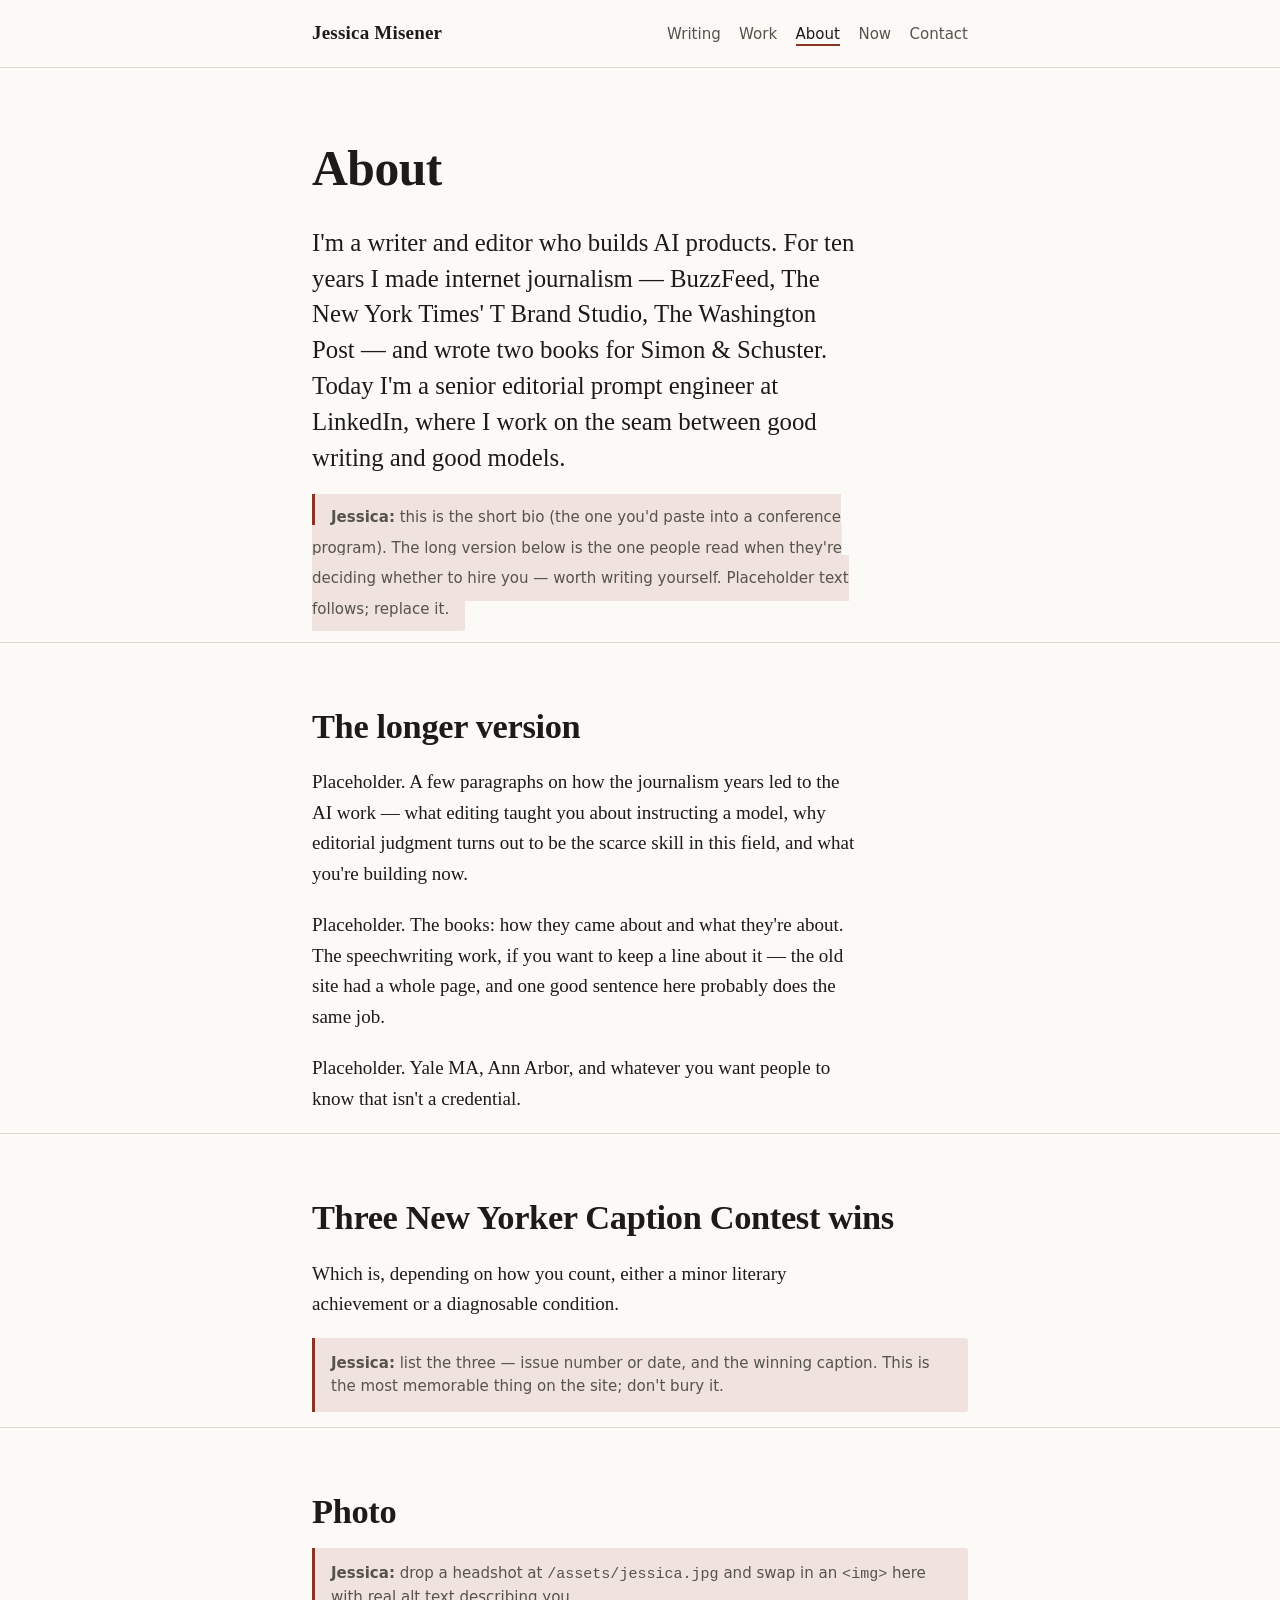
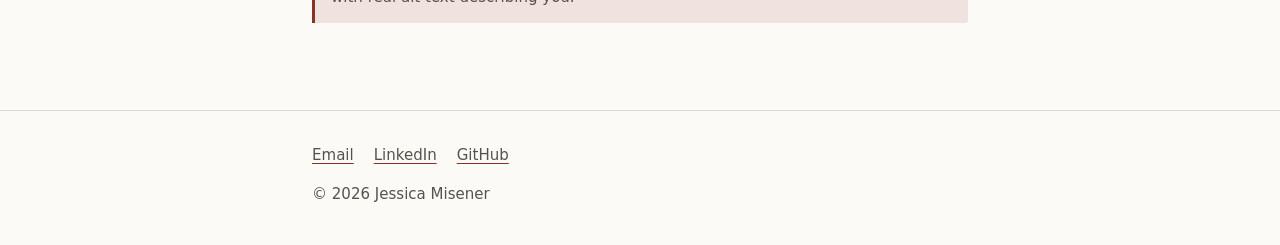
==== about/index.html @ fae8f358 "Rebuild jessicamisener.com as a static HTML/CSS site Replaces the Squarespace site with plain HTML a" ====
<!doctype html>
<html lang="en">
  <head>
    <meta charset="utf-8" />
    <meta name="viewport" content="width=device-width, initial-scale=1" />
    <title>About — Jessica Misener</title>
    <meta
      name="description"
      content="Jessica Misener is a writer, editor, and senior editorial prompt engineer at LinkedIn, based in Ann Arbor, Michigan. Two books, a decade in journalism, and three New Yorker Caption Contest wins."
    />
    <link rel="canonical" href="https://jessicamisener.com/about/" />
    <link rel="stylesheet" href="/assets/styles.css" />
    <link rel="icon" href="/assets/favicon.svg" type="image/svg+xml" />

    <meta property="og:type" content="profile" />
    <meta property="og:site_name" content="Jessica Misener" />
    <meta property="og:title" content="About — Jessica Misener" />
    <meta
      property="og:description"
      content="Writer, editor, and senior editorial prompt engineer at LinkedIn. Two books, a decade in journalism, three New Yorker Caption Contest wins."
    />
    <meta property="og:url" content="https://jessicamisener.com/about/" />
    <meta name="twitter:card" content="summary" />
  </head>
  <body>
    <a class="skip-link" href="#main">Skip to content</a>

    <header class="site-header">
      <div class="wrap">
        <a class="site-name" href="/">Jessica Misener</a>
        <nav class="site-nav" aria-label="Primary">
          <ul>
            <li><a href="/writing/">Writing</a></li>
            <li><a href="/work/">Work</a></li>
            <li><a href="/about/" aria-current="page">About</a></li>
            <li><a href="/now/">Now</a></li>
            <li><a href="/contact/">Contact</a></li>
          </ul>
        </nav>
      </div>
    </header>

    <main id="main">
      <section class="wrap flow">
        <h1>About</h1>
        <p class="lede">
          I'm a writer and editor who builds AI products. For ten years I made
          internet journalism — BuzzFeed, The New York Times' T Brand Studio,
          The Washington Post — and wrote two books for Simon &amp; Schuster.
          Today I'm a senior editorial prompt engineer at LinkedIn, where I work
          on the seam between good writing and good models.
        </p>
        <p>
          <span class="todo"
            ><strong>Jessica:</strong> this is the short bio (the one you'd
            paste into a conference program). The long version below is the one
            people read when they're deciding whether to hire you — worth
            writing yourself. Placeholder text follows; replace it.</span
          >
        </p>
      </section>

      <hr class="section-rule" />

      <section class="wrap flow">
        <h2>The longer version</h2>
        <p>
          Placeholder. A few paragraphs on how the journalism years led to the
          AI work — what editing taught you about instructing a model, why
          editorial judgment turns out to be the scarce skill in this field, and
          what you're building now.
        </p>
        <p>
          Placeholder. The books: how they came about and what they're about.
          The speechwriting work, if you want to keep a line about it — the old
          site had a whole page, and one good sentence here probably does the
          same job.
        </p>
        <p>
          Placeholder. Yale MA, Ann Arbor, and whatever you want people to know
          that isn't a credential.
        </p>
      </section>

      <hr class="section-rule" />

      <section class="wrap flow">
        <h2>Three New Yorker Caption Contest wins</h2>
        <p>
          Which is, depending on how you count, either a minor literary
          achievement or a diagnosable condition.
        </p>
        <p class="todo">
          <strong>Jessica:</strong> list the three — issue number or date, and
          the winning caption. This is the most memorable thing on the site;
          don't bury it.
        </p>
      </section>

      <hr class="section-rule" />

      <section class="wrap flow">
        <h2>Photo</h2>
        <p class="todo">
          <strong>Jessica:</strong> drop a headshot at
          <code>/assets/jessica.jpg</code> and swap in an
          <code>&lt;img&gt;</code> here with real alt text describing you.
        </p>
      </section>
    </main>

    <footer class="site-footer">
      <div class="wrap">
        <ul>
          <li><a href="mailto:hello@jessicamisener.com">Email</a></li>
          <li>
            <a
              href="https://www.linkedin.com/in/jessicamisener/"
              rel="me noopener"
              >LinkedIn</a
            >
          </li>
          <li>
            <a href="https://github.com/jmisener123" rel="me noopener">GitHub</a>
          </li>
        </ul>
        <p>&copy; 2026 Jessica Misener</p>
      </div>
    </footer>
  </body>
</html>
---- assets/styles.css ----
/* ---------------------------------------------------------------
   jessicamisener.com
   Design tokens. Change colors/type here, not in the pages.
   --------------------------------------------------------------- */

:root {
  /* Type. System fonts only — nothing to download, nothing to break.
     To self-host a display face later, drop the files in /assets/fonts/,
     add an @font-face block below, and change --font-display. */
  --font-display: "Iowan Old Style", "Palatino Linotype", Palatino, Georgia,
    "Times New Roman", serif;
  --font-body: "Iowan Old Style", "Palatino Linotype", Palatino, Georgia,
    "Times New Roman", serif;
  --font-ui: ui-sans-serif, system-ui, -apple-system, "Segoe UI", Roboto,
    "Helvetica Neue", Arial, sans-serif;

  --step--1: clamp(0.86rem, 0.83rem + 0.15vw, 0.94rem);
  --step-0: clamp(1.05rem, 1rem + 0.25vw, 1.19rem);
  --step-1: clamp(1.28rem, 1.18rem + 0.5vw, 1.55rem);
  --step-2: clamp(1.6rem, 1.4rem + 1vw, 2.15rem);
  --step-3: clamp(2rem, 1.6rem + 2vw, 3.1rem);

  /* Color */
  --bg: #fbfaf7;
  --surface: #f3f1ea;
  --text: #1c1b19;
  --text-soft: #56534d;
  --rule: #ddd9cd;
  --accent: #8a3324; /* burnt sienna */
  --accent-soft: #f0e2de;

  /* Space */
  --measure: 34rem;
  --page-max: 46rem;
  --gutter: clamp(1.25rem, 5vw, 2.5rem);
  --flow: 1.1em;
}

@media (prefers-color-scheme: dark) {
  :root {
    --bg: #161513;
    --surface: #201f1c;
    --text: #ece9e2;
    --text-soft: #a8a49b;
    --rule: #35332e;
    --accent: #e8917c;
    --accent-soft: #2e2320;
  }
}

/* ---------------------------------------------------------------
   Reset-ish
   --------------------------------------------------------------- */

*,
*::before,
*::after {
  box-sizing: border-box;
}

html {
  -webkit-text-size-adjust: 100%;
}

body {
  margin: 0;
  background: var(--bg);
  color: var(--text);
  font-family: var(--font-body);
  font-size: var(--step-0);
  line-height: 1.6;
  text-rendering: optimizeLegibility;
  -webkit-font-smoothing: antialiased;
}

img {
  max-width: 100%;
  height: auto;
  display: block;
}

/* Vertical rhythm: space between siblings, no orphan margins. */
.flow > * + * {
  margin-top: var(--flow);
}

/* ---------------------------------------------------------------
   Links & focus
   --------------------------------------------------------------- */

a {
  color: inherit;
  text-decoration-color: var(--accent);
  text-underline-offset: 0.18em;
  text-decoration-thickness: 0.06em;
  transition: color 0.12s ease, background-color 0.12s ease;
}

a:hover {
  color: var(--accent);
}

:focus-visible {
  outline: 2px solid var(--accent);
  outline-offset: 3px;
  border-radius: 2px;
}

.skip-link {
  position: absolute;
  left: -9999px;
  top: 0;
  background: var(--accent);
  color: #fff;
  padding: 0.6rem 1rem;
  font-family: var(--font-ui);
  font-size: var(--step--1);
  z-index: 10;
}

.skip-link:focus {
  left: 0;
  color: #fff;
}

/* ---------------------------------------------------------------
   Layout
   --------------------------------------------------------------- */

.wrap {
  width: 100%;
  max-width: var(--page-max);
  margin-inline: auto;
  padding-inline: var(--gutter);
}

main {
  padding-block: clamp(2.5rem, 7vw, 4.5rem);
}

main > * + * {
  margin-top: clamp(2.5rem, 6vw, 4rem);
}

/* ---------------------------------------------------------------
   Header / nav
   --------------------------------------------------------------- */

.site-header {
  border-bottom: 1px solid var(--rule);
  padding-block: 1.15rem;
}

.site-header .wrap {
  display: flex;
  flex-wrap: wrap;
  align-items: baseline;
  justify-content: space-between;
  gap: 0.4rem 1.5rem;
}

.site-name {
  font-family: var(--font-display);
  font-size: var(--step-0);
  font-weight: 600;
  letter-spacing: 0.01em;
  text-decoration: none;
}

.site-nav ul {
  display: flex;
  flex-wrap: wrap;
  gap: 0.35rem 1.15rem;
  margin: 0;
  padding: 0;
  list-style: none;
  font-family: var(--font-ui);
  font-size: var(--step--1);
}

.site-nav a {
  text-decoration: none;
  color: var(--text-soft);
  padding-block: 0.15rem;
}

.site-nav a:hover {
  color: var(--accent);
}

.site-nav a[aria-current="page"] {
  color: var(--text);
  box-shadow: inset 0 -2px 0 0 var(--accent);
}

/* ---------------------------------------------------------------
   Headings & prose
   --------------------------------------------------------------- */

h1,
h2,
h3 {
  font-family: var(--font-display);
  line-height: 1.15;
  font-weight: 600;
  letter-spacing: -0.01em;
  margin: 0;
  text-wrap: balance;
}

h1 {
  font-size: var(--step-3);
}

h2 {
  font-size: var(--step-2);
}

h3 {
  font-size: var(--step-1);
}

p,
li {
  max-width: var(--measure);
  text-wrap: pretty;
}

.lede {
  font-size: var(--step-1);
  line-height: 1.45;
  color: var(--text);
}

.muted {
  color: var(--text-soft);
}

.kicker {
  font-family: var(--font-ui);
  font-size: var(--step--1);
  letter-spacing: 0.09em;
  text-transform: uppercase;
  color: var(--text-soft);
  margin: 0 0 0.6rem;
}

.section-rule {
  border: 0;
  border-top: 1px solid var(--rule);
  margin-block: 0;
}

/* ---------------------------------------------------------------
   Home: the two doors
   --------------------------------------------------------------- */

.doors {
  display: grid;
  gap: 1rem;
  grid-template-columns: 1fr;
}

@media (min-width: 40rem) {
  .doors {
    grid-template-columns: 1fr 1fr;
  }
}

.door {
  display: block;
  padding: 1.35rem 1.4rem 1.5rem;
  background: var(--surface);
  border: 1px solid var(--rule);
  border-radius: 3px;
  text-decoration: none;
}

.door:hover {
  border-color: var(--accent);
  background: var(--accent-soft);
}

.door h2 {
  font-size: var(--step-1);
  margin-bottom: 0.35rem;
}

.door p {
  margin: 0;
  color: var(--text-soft);
  font-size: var(--step--1);
  font-family: var(--font-ui);
  line-height: 1.5;
  max-width: none;
}

.door .door-cue {
  color: var(--accent);
}

/* Proof points. Flex gaps rather than interpunct separators, so a wrapped
   line never begins with an orphaned "·". */
.proof {
  display: flex;
  flex-wrap: wrap;
  gap: 0.3rem 1.5rem;
  font-family: var(--font-ui);
  font-size: var(--step--1);
  color: var(--text-soft);
  line-height: 1.7;
  max-width: none;
}

.proof span {
  white-space: nowrap;
}

/* ---------------------------------------------------------------
   Lists of things: clips, books, projects
   --------------------------------------------------------------- */

.entry-list {
  list-style: none;
  margin: 0;
  padding: 0;
}

.entry-list > li {
  max-width: none;
  padding-block: 1.35rem;
  border-top: 1px solid var(--rule);
}

.entry-list > li:first-child {
  border-top: 0;
  padding-top: 0.4rem;
}

.entry-title {
  font-family: var(--font-display);
  font-size: var(--step-1);
  line-height: 1.25;
  margin: 0 0 0.3rem;
  font-weight: 600;
}

.entry-meta {
  font-family: var(--font-ui);
  font-size: var(--step--1);
  color: var(--text-soft);
  margin: 0 0 0.45rem;
}

.entry-meta .outlet {
  color: var(--text);
}

.entry-list p {
  margin: 0;
}

.entry-list .blurb {
  color: var(--text-soft);
  font-size: var(--step--1);
  line-height: 1.6;
  font-family: var(--font-ui);
}

/* Books */
.book {
  display: grid;
  gap: 1.1rem 1.8rem;
  grid-template-columns: 1fr;
  align-items: start;
  padding-block: 2rem;
  border-top: 1px solid var(--rule);
}

.book:first-of-type {
  border-top: 0;
  padding-top: 0.4rem;
}

@media (min-width: 34rem) {
  .book {
    grid-template-columns: 11rem 1fr;
  }
}

.book-cover {
  width: 100%;
  max-width: 11rem;
  border: 1px solid var(--rule);
  border-radius: 2px;
  background: var(--surface);
}

.book-cover.placeholder {
  aspect-ratio: 2 / 3;
  display: grid;
  place-items: center;
  font-family: var(--font-ui);
  font-size: var(--step--1);
  color: var(--text-soft);
  text-align: center;
  padding: 1rem;
}

/* Projects */
.cards {
  display: grid;
  gap: 1rem;
  grid-template-columns: 1fr;
  list-style: none;
  margin: 0;
  padding: 0;
}

@media (min-width: 44rem) {
  .cards {
    grid-template-columns: repeat(2, 1fr);
  }
}

.card {
  display: flex;
  flex-direction: column;
  gap: 0.5rem;
  padding: 1.35rem 1.4rem;
  background: var(--surface);
  border: 1px solid var(--rule);
  border-radius: 3px;
  max-width: none;
}

.card h3 {
  margin: 0;
}

.card p {
  margin: 0;
  max-width: none;
  font-size: var(--step--1);
  font-family: var(--font-ui);
  line-height: 1.55;
  color: var(--text-soft);
}

.card .role {
  font-family: var(--font-ui);
  font-size: var(--step--1);
  color: var(--accent);
}

.tags {
  display: flex;
  flex-wrap: wrap;
  gap: 0.35rem;
  list-style: none;
  margin: 0.15rem 0 0;
  padding: 0;
}

.tags li {
  font-family: var(--font-ui);
  font-size: 0.78rem;
  letter-spacing: 0.03em;
  color: var(--text-soft);
  border: 1px solid var(--rule);
  border-radius: 100px;
  padding: 0.12rem 0.55rem;
  max-width: none;
}

.card-links {
  margin-top: auto;
  padding-top: 0.35rem;
  font-family: var(--font-ui);
  font-size: var(--step--1);
}

.card-links a + a {
  margin-left: 0.9rem;
}

/* ---------------------------------------------------------------
   Clip filter (the site's only JS; works fine without it)
   --------------------------------------------------------------- */

.filter {
  display: flex;
  flex-wrap: wrap;
  align-items: center;
  gap: 0.5rem;
  margin-bottom: 0.6rem;
  font-family: var(--font-ui);
  font-size: var(--step--1);
}

.filter label {
  color: var(--text-soft);
}

.filter select {
  font: inherit;
  font-family: var(--font-ui);
  color: var(--text);
  background: var(--surface);
  border: 1px solid var(--rule);
  border-radius: 3px;
  padding: 0.35rem 0.5rem;
}

[hidden] {
  display: none !important;
}

/* ---------------------------------------------------------------
   Placeholder callout — delete these blocks as real content lands
   --------------------------------------------------------------- */

.todo {
  font-family: var(--font-ui);
  font-size: var(--step--1);
  line-height: 1.55;
  color: var(--text-soft);
  background: var(--accent-soft);
  border-left: 3px solid var(--accent);
  border-radius: 0 3px 3px 0;
  padding: 0.85rem 1rem;
  max-width: none;
}

/* ---------------------------------------------------------------
   Footer
   --------------------------------------------------------------- */

.site-footer {
  border-top: 1px solid var(--rule);
  padding-block: 2rem 2.5rem;
  font-family: var(--font-ui);
  font-size: var(--step--1);
  color: var(--text-soft);
}

.site-footer ul {
  display: flex;
  flex-wrap: wrap;
  gap: 0.4rem 1.25rem;
  margin: 0 0 0.9rem;
  padding: 0;
  list-style: none;
}

.site-footer p {
  margin: 0;
  max-width: none;
}

@media (prefers-reduced-motion: reduce) {
  * {
    transition: none !important;
    animation: none !important;
  }
}
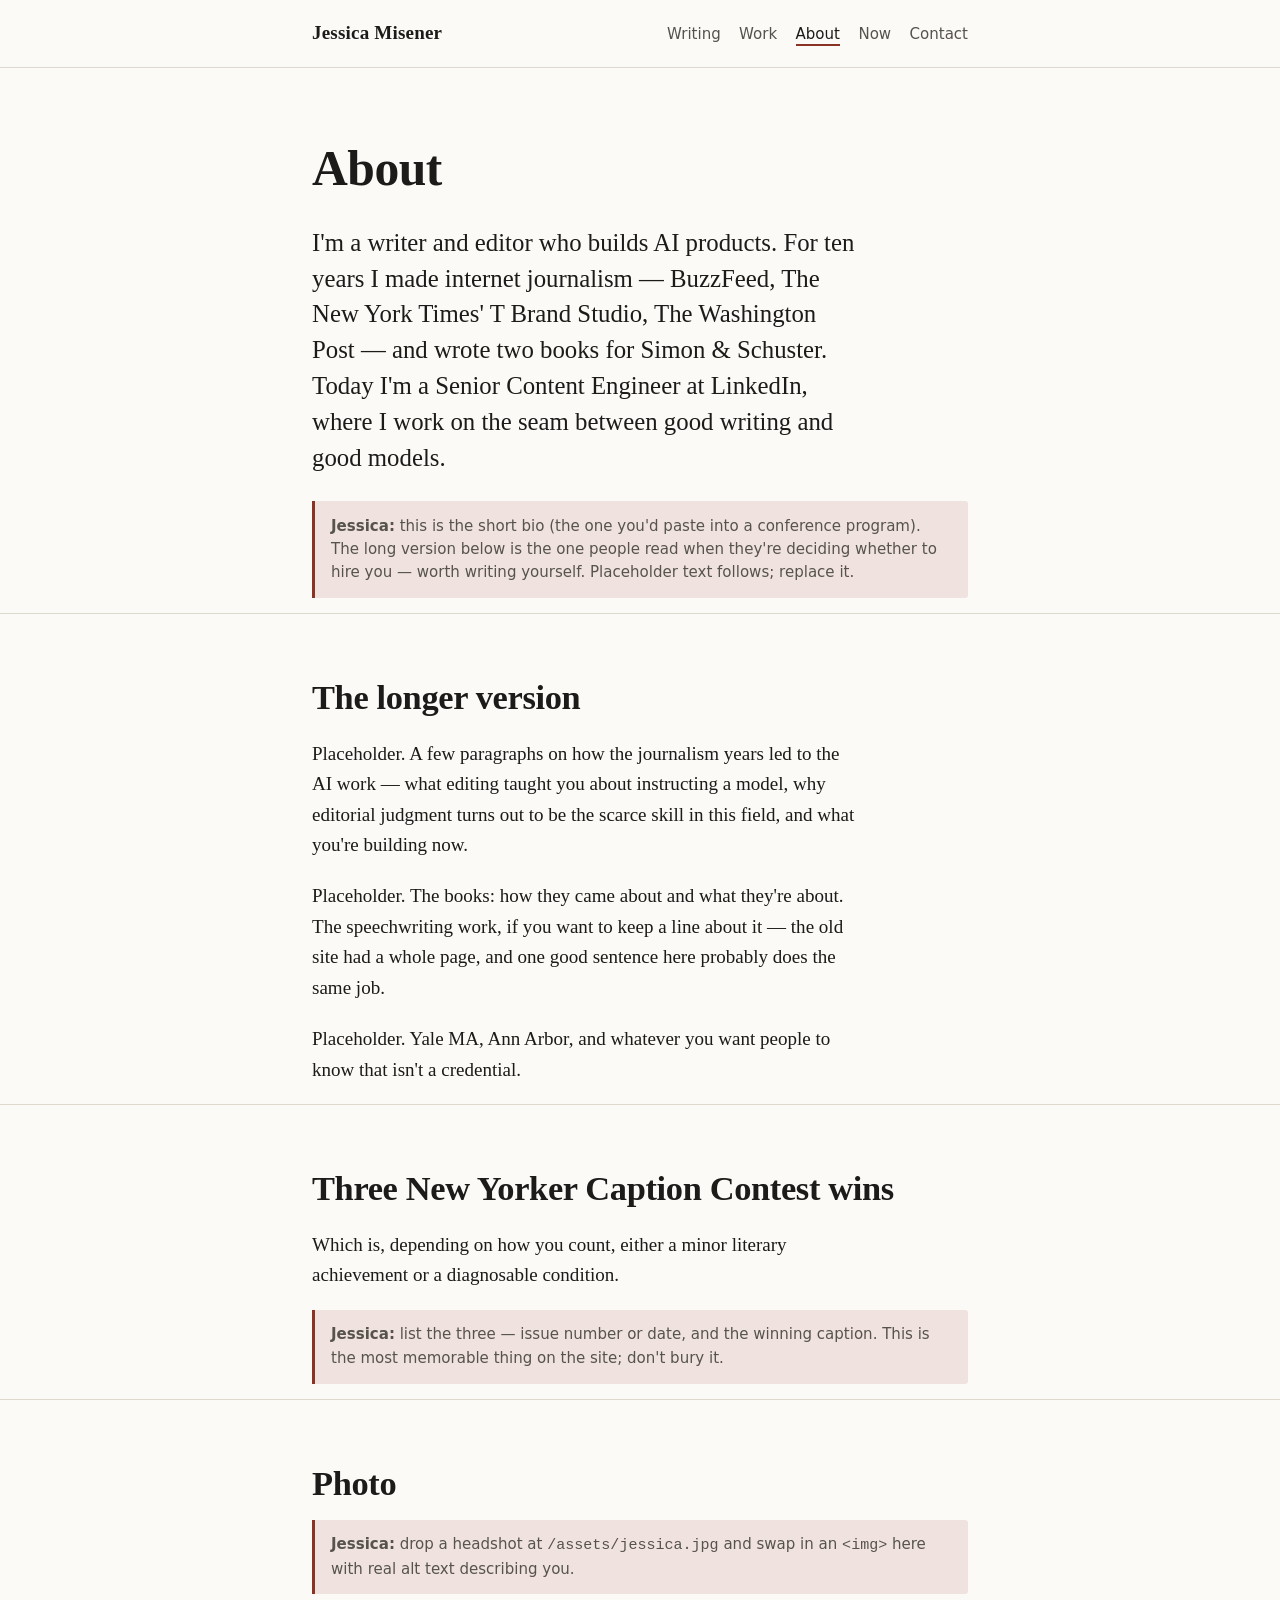
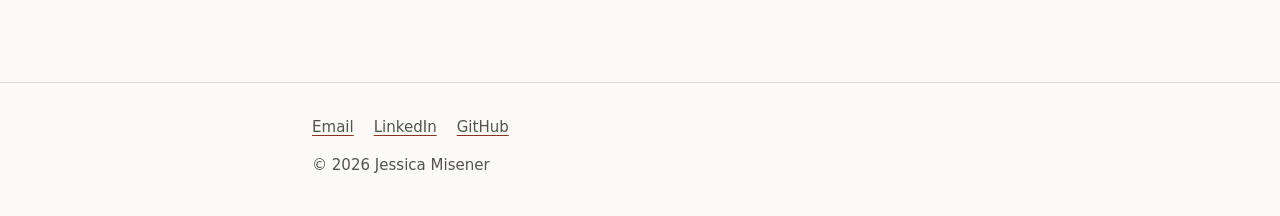
==== commit 8c57d91c: "Update title to Senior Content Engineer Replaces "senior editorial prompt engineer" everywhere it ap" ====
--- a/about/index.html
+++ b/about/index.html
@@ -6,7 +6,7 @@
     <title>About — Jessica Misener</title>
     <meta
       name="description"
-      content="Jessica Misener is a writer, editor, and senior editorial prompt engineer at LinkedIn, based in Ann Arbor, Michigan. Two books, a decade in journalism, and three New Yorker Caption Contest wins."
+      content="Jessica Misener is a writer, editor, and Senior Content Engineer at LinkedIn, based in Ann Arbor, Michigan. Two books, a decade in journalism, and three New Yorker Caption Contest wins."
     />
     <link rel="canonical" href="https://jessicamisener.com/about/" />
     <link rel="stylesheet" href="/assets/styles.css" />
@@ -17,7 +17,7 @@
     <meta property="og:title" content="About — Jessica Misener" />
     <meta
       property="og:description"
-      content="Writer, editor, and senior editorial prompt engineer at LinkedIn. Two books, a decade in journalism, three New Yorker Caption Contest wins."
+      content="Writer, editor, and Senior Content Engineer at LinkedIn. Two books, a decade in journalism, three New Yorker Caption Contest wins."
     />
     <meta property="og:url" content="https://jessicamisener.com/about/" />
     <meta name="twitter:card" content="summary" />
@@ -47,16 +47,14 @@
           I'm a writer and editor who builds AI products. For ten years I made
           internet journalism — BuzzFeed, The New York Times' T Brand Studio,
           The Washington Post — and wrote two books for Simon &amp; Schuster.
-          Today I'm a senior editorial prompt engineer at LinkedIn, where I work
+          Today I'm a Senior Content Engineer at LinkedIn, where I work
           on the seam between good writing and good models.
         </p>
-        <p>
-          <span class="todo"
-            ><strong>Jessica:</strong> this is the short bio (the one you'd
-            paste into a conference program). The long version below is the one
-            people read when they're deciding whether to hire you — worth
-            writing yourself. Placeholder text follows; replace it.</span
-          >
+        <p class="todo">
+          <strong>Jessica:</strong> this is the short bio (the one you'd paste
+          into a conference program). The long version below is the one people
+          read when they're deciding whether to hire you — worth writing
+          yourself. Placeholder text follows; replace it.
         </p>
       </section>
 
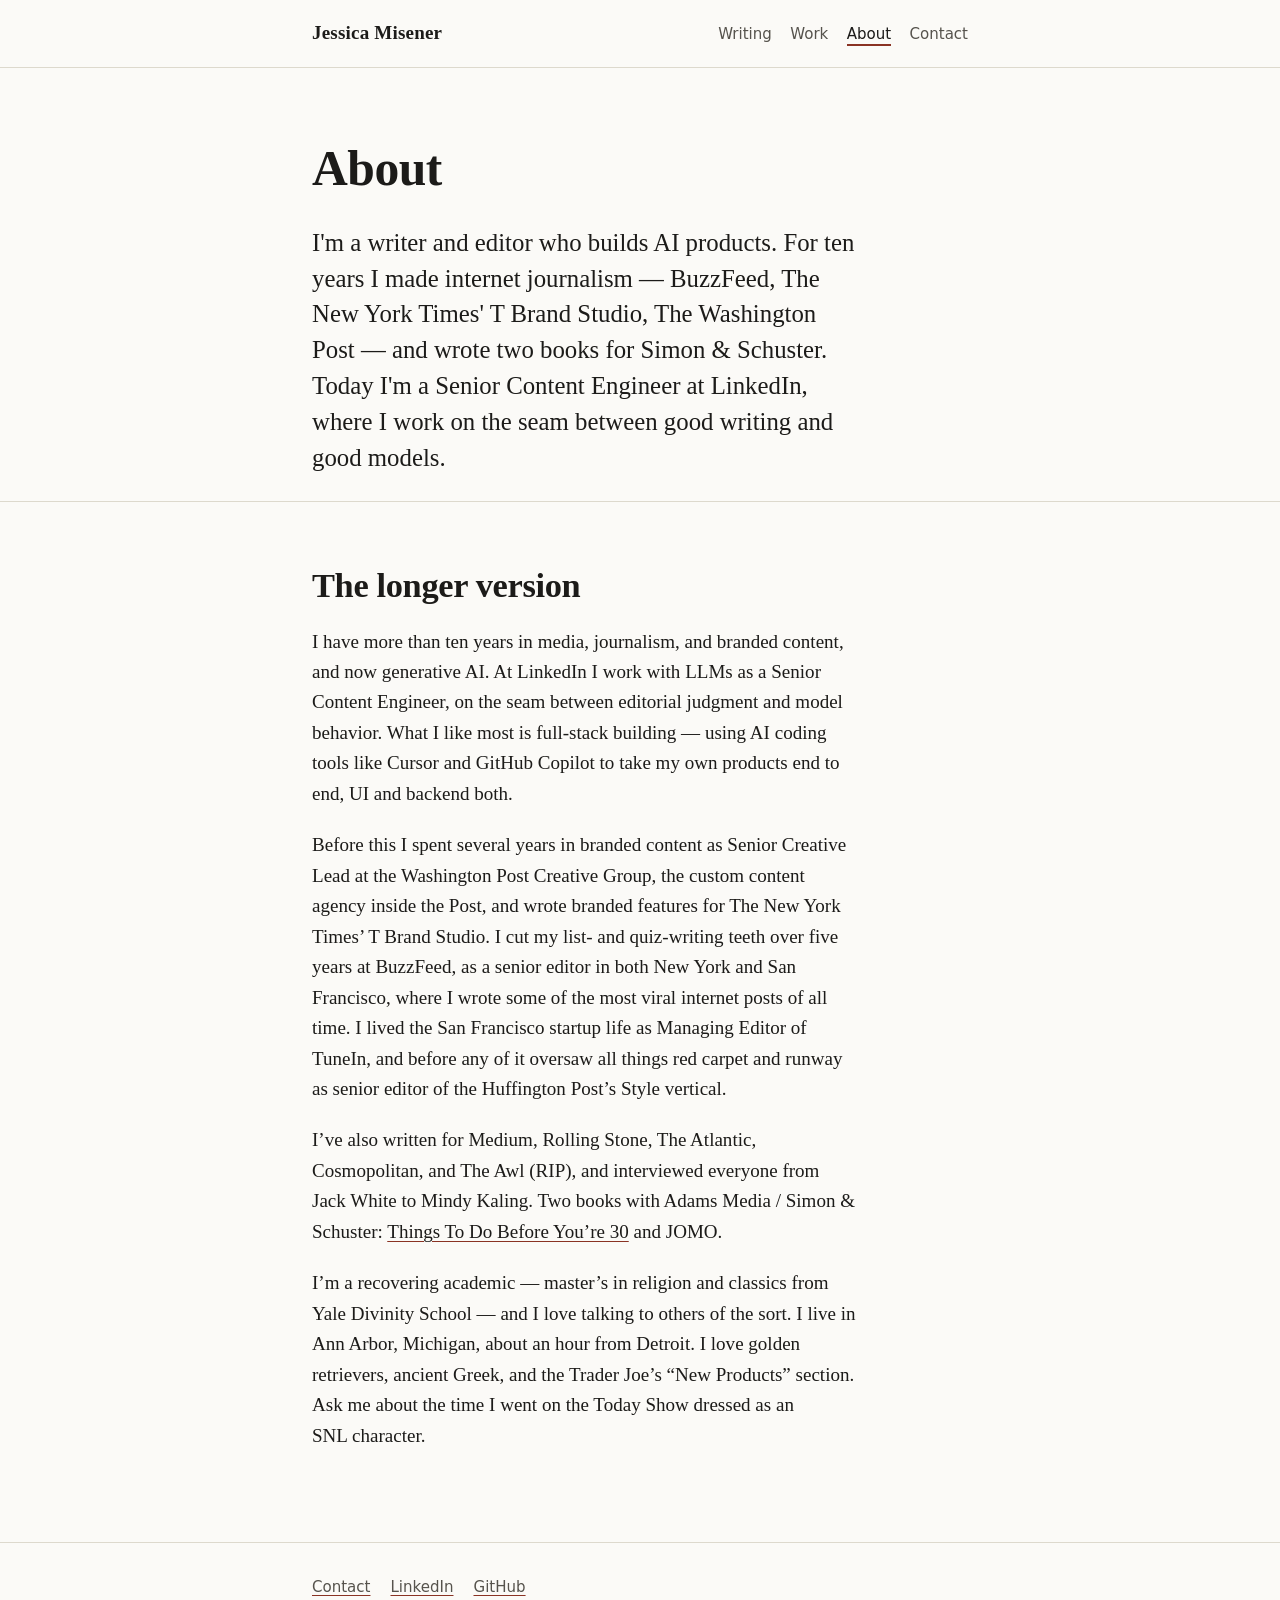
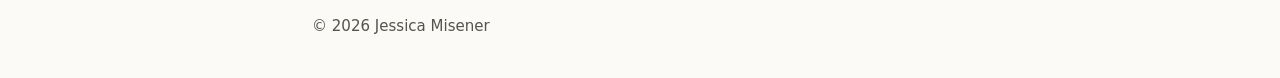
==== commit 37023349: "Strip site to a launch-ready barebones version Replace placeholder content with real copy recovered " ====
--- a/about/index.html
+++ b/about/index.html
@@ -33,7 +33,6 @@
             <li><a href="/writing/">Writing</a></li>
             <li><a href="/work/">Work</a></li>
             <li><a href="/about/" aria-current="page">About</a></li>
-            <li><a href="/now/">Now</a></li>
             <li><a href="/contact/">Contact</a></li>
           </ul>
         </nav>
@@ -50,12 +49,6 @@
           Today I'm a Senior Content Engineer at LinkedIn, where I work
           on the seam between good writing and good models.
         </p>
-        <p class="todo">
-          <strong>Jessica:</strong> this is the short bio (the one you'd paste
-          into a conference program). The long version below is the one people
-          read when they're deciding whether to hire you — worth writing
-          yourself. Placeholder text follows; replace it.
-        </p>
       </section>
 
       <hr class="section-rule" />
@@ -63,46 +56,40 @@
       <section class="wrap flow">
         <h2>The longer version</h2>
         <p>
-          Placeholder. A few paragraphs on how the journalism years led to the
-          AI work — what editing taught you about instructing a model, why
-          editorial judgment turns out to be the scarce skill in this field, and
-          what you're building now.
+          I have more than ten years in media, journalism, and branded
+          content, and now generative AI. At LinkedIn I work with LLMs as a
+          Senior Content Engineer, on the seam between editorial judgment and
+          model behavior. What I like most is full-stack building &mdash;
+          using AI coding tools like Cursor and GitHub Copilot to take my own
+          products end to end, UI and backend both.
         </p>
         <p>
-          Placeholder. The books: how they came about and what they're about.
-          The speechwriting work, if you want to keep a line about it — the old
-          site had a whole page, and one good sentence here probably does the
-          same job.
+          Before this I spent several years in branded content as Senior
+          Creative Lead at the Washington Post Creative Group, the custom
+          content agency inside the Post, and wrote branded features for The
+          New York Times&rsquo; T Brand Studio. I cut my list- and
+          quiz-writing teeth over five years at BuzzFeed, as a senior editor
+          in both New York and San Francisco, where I wrote some of the most
+          viral internet posts of all time. I lived the San Francisco startup
+          life as Managing Editor of TuneIn, and before any of it oversaw all
+          things red carpet and runway as senior editor of the Huffington
+          Post&rsquo;s Style vertical.
         </p>
         <p>
-          Placeholder. Yale MA, Ann Arbor, and whatever you want people to know
-          that isn't a credential.
+          I&rsquo;ve also written for Medium, Rolling Stone, The Atlantic,
+          Cosmopolitan, and The Awl (RIP), and interviewed everyone from Jack
+          White to Mindy Kaling. Two books with Adams Media / Simon &amp;
+          Schuster:
+          <a href="/writing/books/">Things To Do Before You&rsquo;re 30</a>
+          and JOMO.
         </p>
-      </section>
-
-      <hr class="section-rule" />
-
-      <section class="wrap flow">
-        <h2>Three New Yorker Caption Contest wins</h2>
         <p>
-          Which is, depending on how you count, either a minor literary
-          achievement or a diagnosable condition.
-        </p>
-        <p class="todo">
-          <strong>Jessica:</strong> list the three — issue number or date, and
-          the winning caption. This is the most memorable thing on the site;
-          don't bury it.
-        </p>
-      </section>
-
-      <hr class="section-rule" />
-
-      <section class="wrap flow">
-        <h2>Photo</h2>
-        <p class="todo">
-          <strong>Jessica:</strong> drop a headshot at
-          <code>/assets/jessica.jpg</code> and swap in an
-          <code>&lt;img&gt;</code> here with real alt text describing you.
+          I&rsquo;m a recovering academic &mdash; master&rsquo;s in religion
+          and classics from Yale Divinity School &mdash; and I love talking to
+          others of the sort. I live in Ann Arbor, Michigan, about an hour
+          from Detroit. I love golden retrievers, ancient Greek, and the
+          Trader Joe&rsquo;s &ldquo;New Products&rdquo; section. Ask me about
+          the time I went on the Today Show dressed as an SNL character.
         </p>
       </section>
     </main>
@@ -110,7 +97,7 @@
     <footer class="site-footer">
       <div class="wrap">
         <ul>
-          <li><a href="mailto:hello@jessicamisener.com">Email</a></li>
+          <li><a href="/contact/">Contact</a></li>
           <li>
             <a
               href="https://www.linkedin.com/in/jessicamisener/"
--- a/assets/styles.css
+++ b/assets/styles.css
@@ -299,23 +299,6 @@
   color: var(--accent);
 }
 
-/* Proof points. Flex gaps rather than interpunct separators, so a wrapped
-   line never begins with an orphaned "·". */
-.proof {
-  display: flex;
-  flex-wrap: wrap;
-  gap: 0.3rem 1.5rem;
-  font-family: var(--font-ui);
-  font-size: var(--step--1);
-  color: var(--text-soft);
-  line-height: 1.7;
-  max-width: none;
-}
-
-.proof span {
-  white-space: nowrap;
-}
-
 /* ---------------------------------------------------------------
    Lists of things: clips, books, projects
    --------------------------------------------------------------- */
@@ -365,6 +348,66 @@
   font-size: var(--step--1);
   line-height: 1.6;
   font-family: var(--font-ui);
+}
+
+/* Contact form */
+.contact-form {
+  display: grid;
+  gap: 1rem;
+  max-width: var(--measure);
+  padding: 1.35rem 1.4rem;
+  background: var(--surface);
+  border: 1px solid var(--rule);
+  border-radius: 3px;
+}
+
+.form-field {
+  display: grid;
+  gap: 0.35rem;
+}
+
+.form-field label,
+.contact-form button {
+  font-family: var(--font-ui);
+  font-size: var(--step--1);
+}
+
+.form-field input,
+.form-field textarea {
+  width: 100%;
+  padding: 0.6rem 0.7rem;
+  color: var(--text);
+  background: var(--bg);
+  border: 1px solid var(--rule);
+  border-radius: 3px;
+  font: inherit;
+  line-height: 1.5;
+}
+
+.form-field textarea {
+  resize: vertical;
+}
+
+.form-field input:focus,
+.form-field textarea:focus {
+  border-color: var(--accent);
+  outline: 2px solid var(--accent-soft);
+  outline-offset: 1px;
+}
+
+.contact-form button {
+  justify-self: start;
+  padding: 0.6rem 0.9rem;
+  color: #fff;
+  background: var(--accent);
+  border: 1px solid var(--accent);
+  border-radius: 3px;
+  cursor: pointer;
+}
+
+.contact-form button:hover {
+  color: var(--text);
+  background: var(--accent-soft);
 }
 
 /* Books */
@@ -382,11 +425,9 @@
   padding-top: 0.4rem;
 }
 
-@media (min-width: 34rem) {
-  .book {
-    grid-template-columns: 11rem 1fr;
-  }
-}
+/* Two columns once there's cover art to put in the first one:
+   @media (min-width: 34rem) { .book { grid-template-columns: 11rem 1fr; } }
+   Text-only for now, so a single column is correct. */
 
 .book-cover {
   width: 100%;
@@ -394,17 +435,6 @@
   border: 1px solid var(--rule);
   border-radius: 2px;
   background: var(--surface);
-}
-
-.book-cover.placeholder {
-  aspect-ratio: 2 / 3;
-  display: grid;
-  place-items: center;
-  font-family: var(--font-ui);
-  font-size: var(--step--1);
-  color: var(--text-soft);
-  text-align: center;
-  padding: 1rem;
 }
 
 /* Projects */
@@ -485,32 +515,8 @@
 }
 
 /* ---------------------------------------------------------------
-   Clip filter (the site's only JS; works fine without it)
-   --------------------------------------------------------------- */
-
-.filter {
-  display: flex;
-  flex-wrap: wrap;
-  align-items: center;
-  gap: 0.5rem;
-  margin-bottom: 0.6rem;
-  font-family: var(--font-ui);
-  font-size: var(--step--1);
-}
-
-.filter label {
-  color: var(--text-soft);
-}
-
-.filter select {
-  font: inherit;
-  font-family: var(--font-ui);
-  color: var(--text);
-  background: var(--surface);
-  border: 1px solid var(--rule);
-  border-radius: 3px;
-  padding: 0.35rem 0.5rem;
-}
+   Utilities
+   --------------------------------------------------------------- */
 
 [hidden] {
   display: none !important;
@@ -519,18 +525,6 @@
 /* ---------------------------------------------------------------
    Placeholder callout — delete these blocks as real content lands
    --------------------------------------------------------------- */
-
-.todo {
-  font-family: var(--font-ui);
-  font-size: var(--step--1);
-  line-height: 1.55;
-  color: var(--text-soft);
-  background: var(--accent-soft);
-  border-left: 3px solid var(--accent);
-  border-radius: 0 3px 3px 0;
-  padding: 0.85rem 1rem;
-  max-width: none;
-}
 
 /* ---------------------------------------------------------------
    Footer
